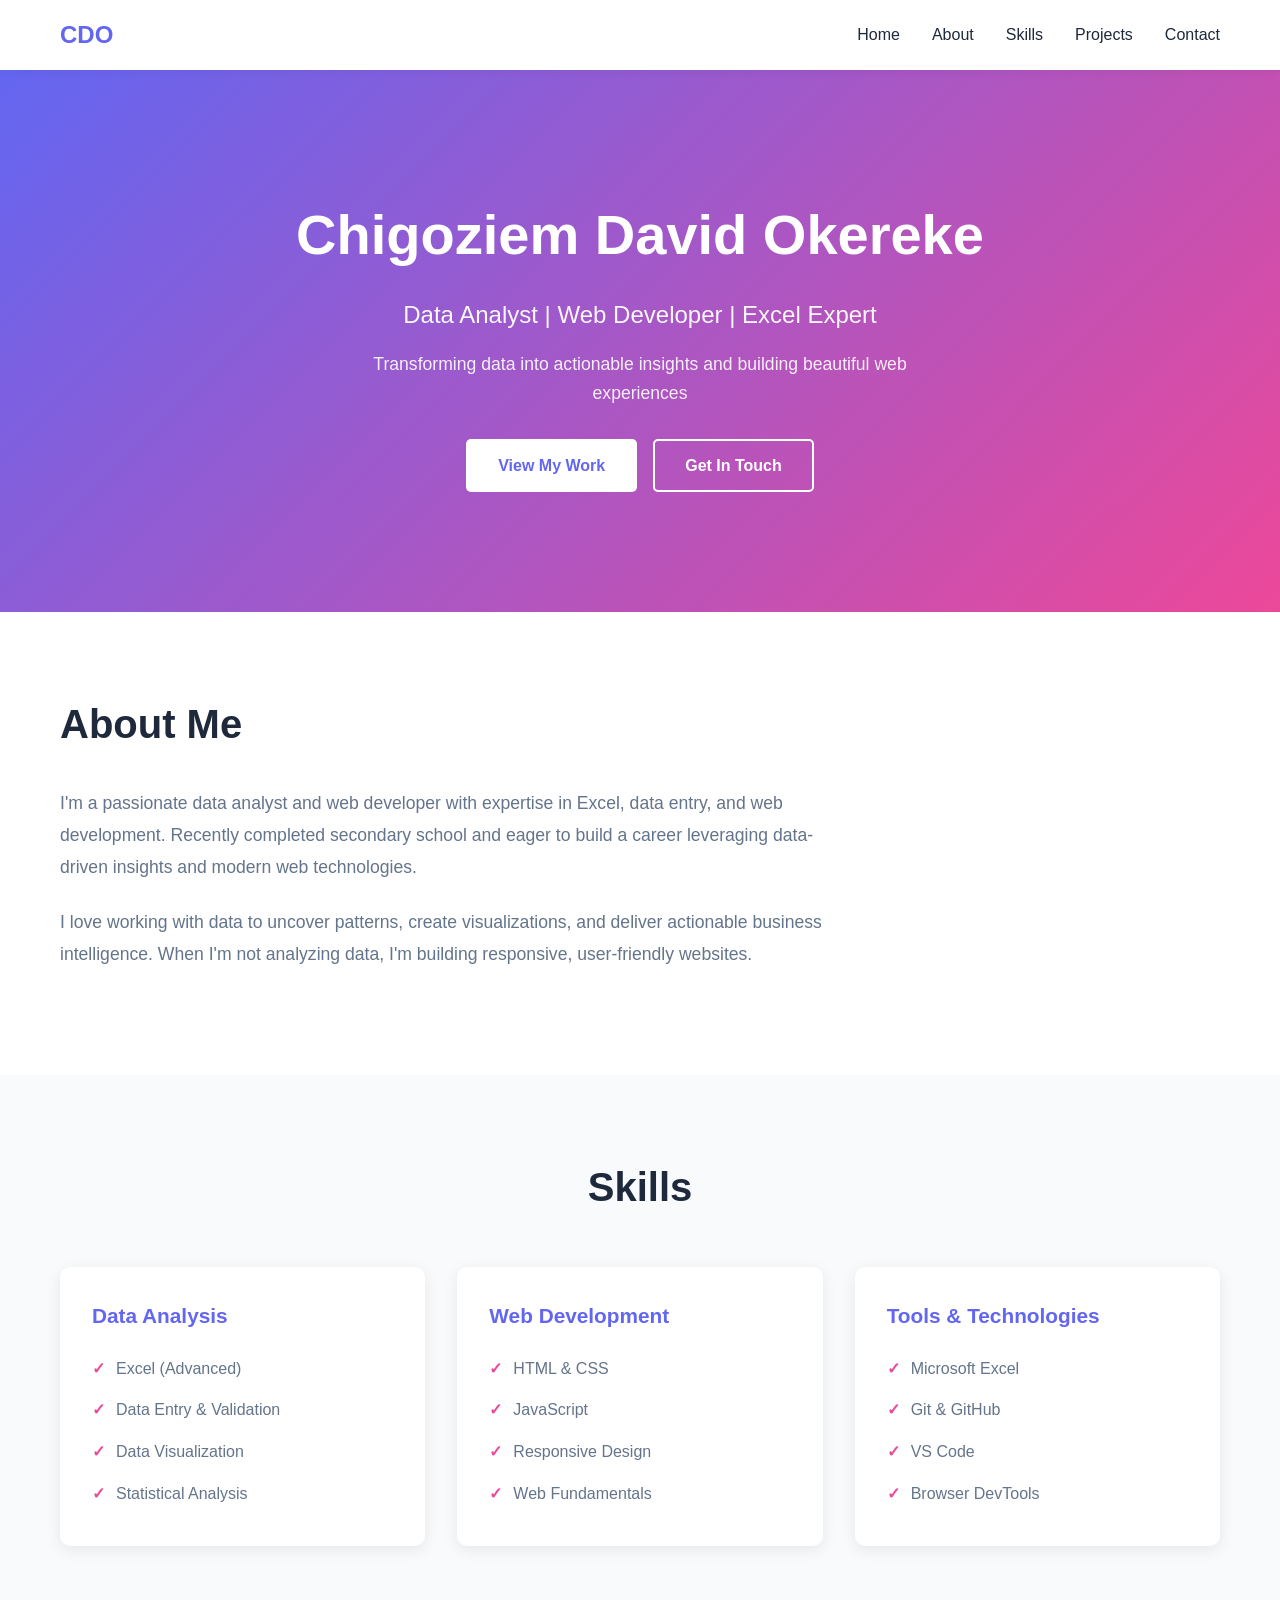
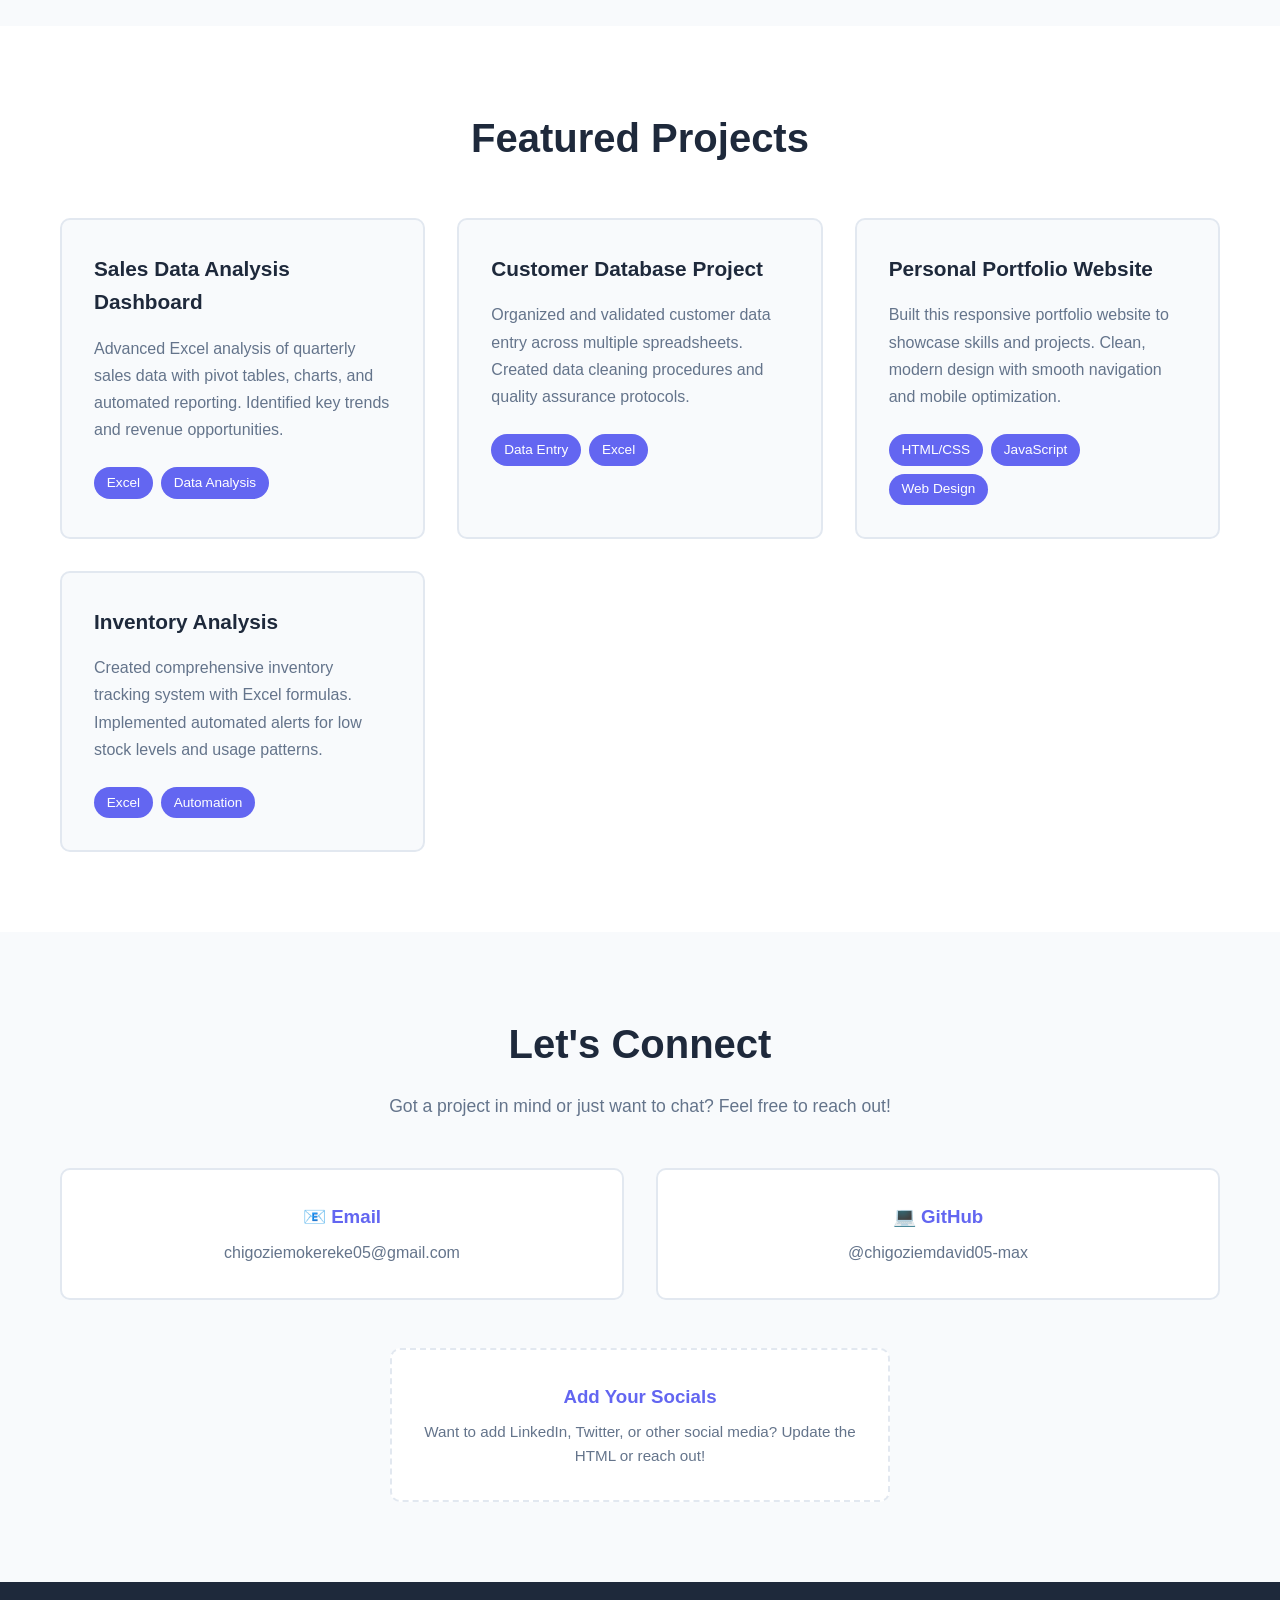
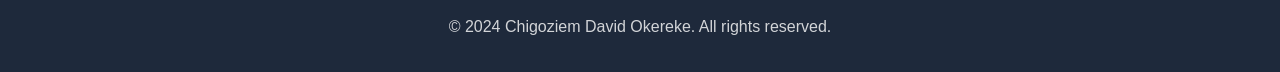
==== index.html @ 640cd9b0 "Initial commit: Create complete portfolio website with HTML, CSS, and JavaScript" ====
<!DOCTYPE html>
<html lang="en">
<head>
    <meta charset="UTF-8">
    <meta name="viewport" content="width=device-width, initial-scale=1.0">
    <title>Chigoziem David Okereke - Portfolio</title>
    <link rel="stylesheet" href="styles.css">
</head>
<body>
    <!-- Navigation -->
    <nav class="navbar">
        <div class="container">
            <div class="nav-brand">CDO</div>
            <ul class="nav-links">
                <li><a href="#home">Home</a></li>
                <li><a href="#about">About</a></li>
                <li><a href="#skills">Skills</a></li>
                <li><a href="#projects">Projects</a></li>
                <li><a href="#contact">Contact</a></li>
            </ul>
        </div>
    </nav>

    <!-- Hero Section -->
    <section id="home" class="hero">
        <div class="container">
            <div class="hero-content">
                <h1>Chigoziem David Okereke</h1>
                <p class="tagline">Data Analyst | Web Developer | Excel Expert</p>
                <p class="description">Transforming data into actionable insights and building beautiful web experiences</p>
                <div class="cta-buttons">
                    <a href="#projects" class="btn btn-primary">View My Work</a>
                    <a href="#contact" class="btn btn-secondary">Get In Touch</a>
                </div>
            </div>
        </div>
    </section>

    <!-- About Section -->
    <section id="about" class="about">
        <div class="container">
            <h2>About Me</h2>
            <p>I'm a passionate data analyst and web developer with expertise in Excel, data entry, and web development. Recently completed secondary school and eager to build a career leveraging data-driven insights and modern web technologies.</p>
            <p>I love working with data to uncover patterns, create visualizations, and deliver actionable business intelligence. When I'm not analyzing data, I'm building responsive, user-friendly websites.</p>
        </div>
    </section>

    <!-- Skills Section -->
    <section id="skills" class="skills">
        <div class="container">
            <h2>Skills</h2>
            <div class="skills-grid">
                <div class="skill-card">
                    <h3>Data Analysis</h3>
                    <ul>
                        <li>Excel (Advanced)</li>
                        <li>Data Entry & Validation</li>
                        <li>Data Visualization</li>
                        <li>Statistical Analysis</li>
                    </ul>
                </div>
                <div class="skill-card">
                    <h3>Web Development</h3>
                    <ul>
                        <li>HTML & CSS</li>
                        <li>JavaScript</li>
                        <li>Responsive Design</li>
                        <li>Web Fundamentals</li>
                    </ul>
                </div>
                <div class="skill-card">
                    <h3>Tools & Technologies</h3>
                    <ul>
                        <li>Microsoft Excel</li>
                        <li>Git & GitHub</li>
                        <li>VS Code</li>
                        <li>Browser DevTools</li>
                    </ul>
                </div>
            </div>
        </div>
    </section>

    <!-- Projects Section -->
    <section id="projects" class="projects">
        <div class="container">
            <h2>Featured Projects</h2>
            <div class="projects-grid">
                <div class="project-card">
                    <h3>Sales Data Analysis Dashboard</h3>
                    <p>Advanced Excel analysis of quarterly sales data with pivot tables, charts, and automated reporting. Identified key trends and revenue opportunities.</p>
                    <div class="project-tags">
                        <span class="tag">Excel</span>
                        <span class="tag">Data Analysis</span>
                    </div>
                </div>
                <div class="project-card">
                    <h3>Customer Database Project</h3>
                    <p>Organized and validated customer data entry across multiple spreadsheets. Created data cleaning procedures and quality assurance protocols.</p>
                    <div class="project-tags">
                        <span class="tag">Data Entry</span>
                        <span class="tag">Excel</span>
                    </div>
                </div>
                <div class="project-card">
                    <h3>Personal Portfolio Website</h3>
                    <p>Built this responsive portfolio website to showcase skills and projects. Clean, modern design with smooth navigation and mobile optimization.</p>
                    <div class="project-tags">
                        <span class="tag">HTML/CSS</span>
                        <span class="tag">JavaScript</span>
                        <span class="tag">Web Design</span>
                    </div>
                </div>
                <div class="project-card">
                    <h3>Inventory Analysis</h3>
                    <p>Created comprehensive inventory tracking system with Excel formulas. Implemented automated alerts for low stock levels and usage patterns.</p>
                    <div class="project-tags">
                        <span class="tag">Excel</span>
                        <span class="tag">Automation</span>
                    </div>
                </div>
            </div>
        </div>
    </section>

    <!-- Contact Section -->
    <section id="contact" class="contact">
        <div class="container">
            <h2>Let's Connect</h2>
            <p>Got a project in mind or just want to chat? Feel free to reach out!</p>
            
            <div class="contact-methods">
                <a href="mailto:chigoziemokereke05@gmail.com" class="contact-card">
                    <h3>📧 Email</h3>
                    <p>chigoziemokereke05@gmail.com</p>
                </a>
                <a href="https://github.com/chigoziemdavid05-max" class="contact-card">
                    <h3>💻 GitHub</h3>
                    <p>@chigoziemdavid05-max</p>
                </a>
            </div>

            <!-- Social Links Placeholder (add your links here) -->
            <div class="socials-placeholder">
                <h3>Add Your Socials</h3>
                <p>Want to add LinkedIn, Twitter, or other social media? Update the HTML or reach out!</p>
                <!-- 
                Examples to add later:
                <a href="https://linkedin.com/in/yourprofile">LinkedIn</a>
                <a href="https://twitter.com/yourhandle">Twitter</a>
                -->
            </div>
        </div>
    </section>

    <!-- Footer -->
    <footer>
        <div class="container">
            <p>&copy; 2024 Chigoziem David Okereke. All rights reserved.</p>
        </div>
    </footer>

    <script src="script.js"></script>
</body>
</html>
---- styles.css ----
* {
    margin: 0;
    padding: 0;
    box-sizing: border-box;
}

:root {
    --primary-color: #6366f1;
    --secondary-color: #ec4899;
    --dark-bg: #0f172a;
    --light-bg: #f8fafc;
    --text-dark: #1e293b;
    --text-light: #64748b;
    --card-bg: #ffffff;
    --border-color: #e2e8f0;
    --transition: all 0.3s ease;
}

body {
    font-family: 'Segoe UI', Tahoma, Geneva, Verdana, sans-serif;
    line-height: 1.6;
    color: var(--text-dark);
    background-color: var(--light-bg);
}

.container {
    max-width: 1200px;
    margin: 0 auto;
    padding: 0 20px;
}

/* Navigation */
.navbar {
    background: var(--card-bg);
    box-shadow: 0 2px 10px rgba(0, 0, 0, 0.05);
    position: sticky;
    top: 0;
    z-index: 100;
}

.navbar .container {
    display: flex;
    justify-content: space-between;
    align-items: center;
    padding: 1rem 20px;
}

.nav-brand {
    font-size: 1.5rem;
    font-weight: bold;
    color: var(--primary-color);
}

.nav-links {
    display: flex;
    list-style: none;
    gap: 2rem;
}

.nav-links a {
    text-decoration: none;
    color: var(--text-dark);
    font-weight: 500;
    transition: var(--transition);
}

.nav-links a:hover {
    color: var(--primary-color);
}

/* Hero Section */
.hero {
    background: linear-gradient(135deg, var(--primary-color) 0%, var(--secondary-color) 100%);
    color: white;
    padding: 120px 0;
    text-align: center;
}

.hero-content h1 {
    font-size: 3.5rem;
    margin-bottom: 1rem;
    font-weight: 700;
}

.tagline {
    font-size: 1.5rem;
    margin-bottom: 1rem;
    opacity: 0.95;
}

.description {
    font-size: 1.1rem;
    margin-bottom: 2rem;
    opacity: 0.9;
    max-width: 600px;
    margin-left: auto;
    margin-right: auto;
}

.cta-buttons {
    display: flex;
    gap: 1rem;
    justify-content: center;
    flex-wrap: wrap;
}

.btn {
    padding: 12px 30px;
    border-radius: 5px;
    text-decoration: none;
    font-weight: 600;
    transition: var(--transition);
    border: 2px solid transparent;
    cursor: pointer;
    font-size: 1rem;
}

.btn-primary {
    background: white;
    color: var(--primary-color);
}

.btn-primary:hover {
    transform: translateY(-2px);
    box-shadow: 0 10px 20px rgba(0, 0, 0, 0.2);
}

.btn-secondary {
    background: transparent;
    color: white;
    border-color: white;
}

.btn-secondary:hover {
    background: white;
    color: var(--primary-color);
    transform: translateY(-2px);
}

/* About Section */
.about {
    padding: 80px 0;
    background: var(--card-bg);
}

.about h2 {
    font-size: 2.5rem;
    margin-bottom: 2rem;
    color: var(--text-dark);
}

.about p {
    font-size: 1.1rem;
    color: var(--text-light);
    margin-bottom: 1.5rem;
    line-height: 1.8;
    max-width: 800px;
}

/* Skills Section */
.skills {
    padding: 80px 0;
    background: var(--light-bg);
}

.skills h2 {
    font-size: 2.5rem;
    margin-bottom: 3rem;
    text-align: center;
    color: var(--text-dark);
}

.skills-grid {
    display: grid;
    grid-template-columns: repeat(auto-fit, minmax(250px, 1fr));
    gap: 2rem;
}

.skill-card {
    background: var(--card-bg);
    padding: 2rem;
    border-radius: 10px;
    box-shadow: 0 4px 15px rgba(0, 0, 0, 0.08);
    transition: var(--transition);
}

.skill-card:hover {
    transform: translateY(-5px);
    box-shadow: 0 8px 25px rgba(0, 0, 0, 0.12);
}

.skill-card h3 {
    color: var(--primary-color);
    margin-bottom: 1rem;
    font-size: 1.3rem;
}

.skill-card ul {
    list-style: none;
}

.skill-card li {
    padding: 0.5rem 0;
    color: var(--text-light);
    padding-left: 1.5rem;
    position: relative;
}

.skill-card li:before {
    content: "\2713";
    position: absolute;
    left: 0;
    color: var(--secondary-color);
    font-weight: bold;
}

/* Projects Section */
.projects {
    padding: 80px 0;
    background: var(--card-bg);
}

.projects h2 {
    font-size: 2.5rem;
    margin-bottom: 3rem;
    text-align: center;
    color: var(--text-dark);
}

.projects-grid {
    display: grid;
    grid-template-columns: repeat(auto-fit, minmax(280px, 1fr));
    gap: 2rem;
}

.project-card {
    background: var(--light-bg);
    padding: 2rem;
    border-radius: 10px;
    border: 2px solid var(--border-color);
    transition: var(--transition);
}

.project-card:hover {
    border-color: var(--primary-color);
    box-shadow: 0 8px 25px rgba(99, 102, 241, 0.1);
    transform: translateY(-5px);
}

.project-card h3 {
    color: var(--text-dark);
    margin-bottom: 1rem;
    font-size: 1.3rem;
}

.project-card p {
    color: var(--text-light);
    margin-bottom: 1.5rem;
    line-height: 1.7;
}

.project-tags {
    display: flex;
    flex-wrap: wrap;
    gap: 0.5rem;
}

.tag {
    display: inline-block;
    background: var(--primary-color);
    color: white;
    padding: 0.3rem 0.8rem;
    border-radius: 20px;
    font-size: 0.85rem;
    font-weight: 500;
}

/* Contact Section */
.contact {
    padding: 80px 0;
    background: var(--light-bg);
    text-align: center;
}

.contact h2 {
    font-size: 2.5rem;
    margin-bottom: 1rem;
    color: var(--text-dark);
}

.contact > .container > p {
    font-size: 1.1rem;
    color: var(--text-light);
    margin-bottom: 3rem;
}

.contact-methods {
    display: grid;
    grid-template-columns: repeat(auto-fit, minmax(250px, 1fr));
    gap: 2rem;
    margin-bottom: 3rem;
}

.contact-card {
    background: var(--card-bg);
    padding: 2rem;
    border-radius: 10px;
    text-decoration: none;
    border: 2px solid var(--border-color);
    transition: var(--transition);
}

.contact-card:hover {
    border-color: var(--primary-color);
    box-shadow: 0 8px 25px rgba(99, 102, 241, 0.1);
    transform: translateY(-5px);
}

.contact-card h3 {
    color: var(--primary-color);
    margin-bottom: 0.5rem;
}

.contact-card p {
    color: var(--text-light);
}

.socials-placeholder {
    background: var(--card-bg);
    padding: 2rem;
    border-radius: 10px;
    border: 2px dashed var(--border-color);
    max-width: 500px;
    margin: 0 auto;
}

.socials-placeholder h3 {
    color: var(--primary-color);
    margin-bottom: 0.5rem;
}

.socials-placeholder p {
    color: var(--text-light);
    font-size: 0.95rem;
}

/* Footer */
footer {
    background: var(--text-dark);
    color: white;
    padding: 2rem 0;
    text-align: center;
}

footer p {
    opacity: 0.8;
}

/* Responsive Design */
@media (max-width: 768px) {
    .hero-content h1 {
        font-size: 2.5rem;
    }

    .tagline {
        font-size: 1.2rem;
    }

    .nav-links {
        gap: 1rem;
        font-size: 0.9rem;
    }

    .skills h2,
    .projects h2,
    .contact h2,
    .about h2 {
        font-size: 2rem;
    }

    .skills-grid,
    .projects-grid,
    .contact-methods {
        grid-template-columns: 1fr;
    }

    .cta-buttons {
        flex-direction: column;
    }

    .btn {
        width: 100%;
    }
}

@media (max-width: 480px) {
    .hero-content h1 {
        font-size: 2rem;
    }

    .tagline {
        font-size: 1rem;
    }

    .nav-links {
        gap: 0.5rem;
        font-size: 0.8rem;
    }

    .nav-brand {
        font-size: 1.2rem;
    }
}
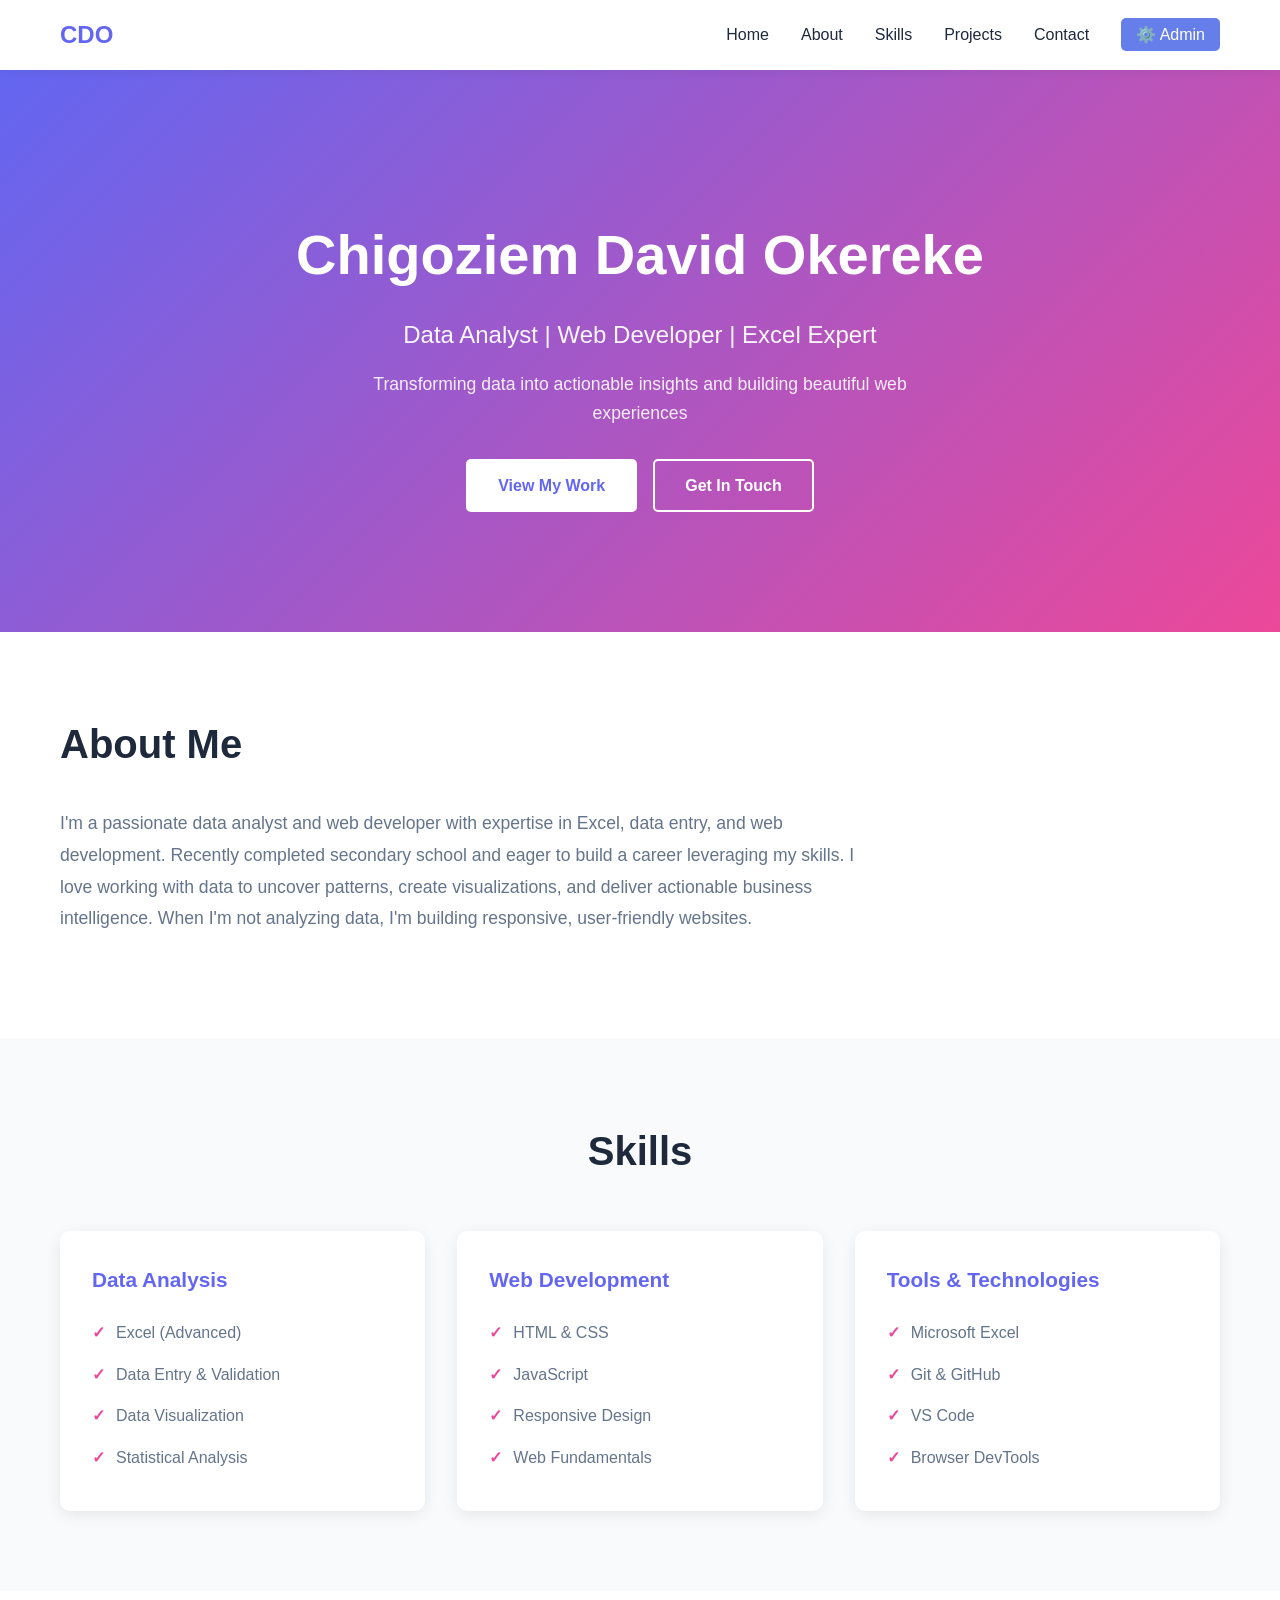
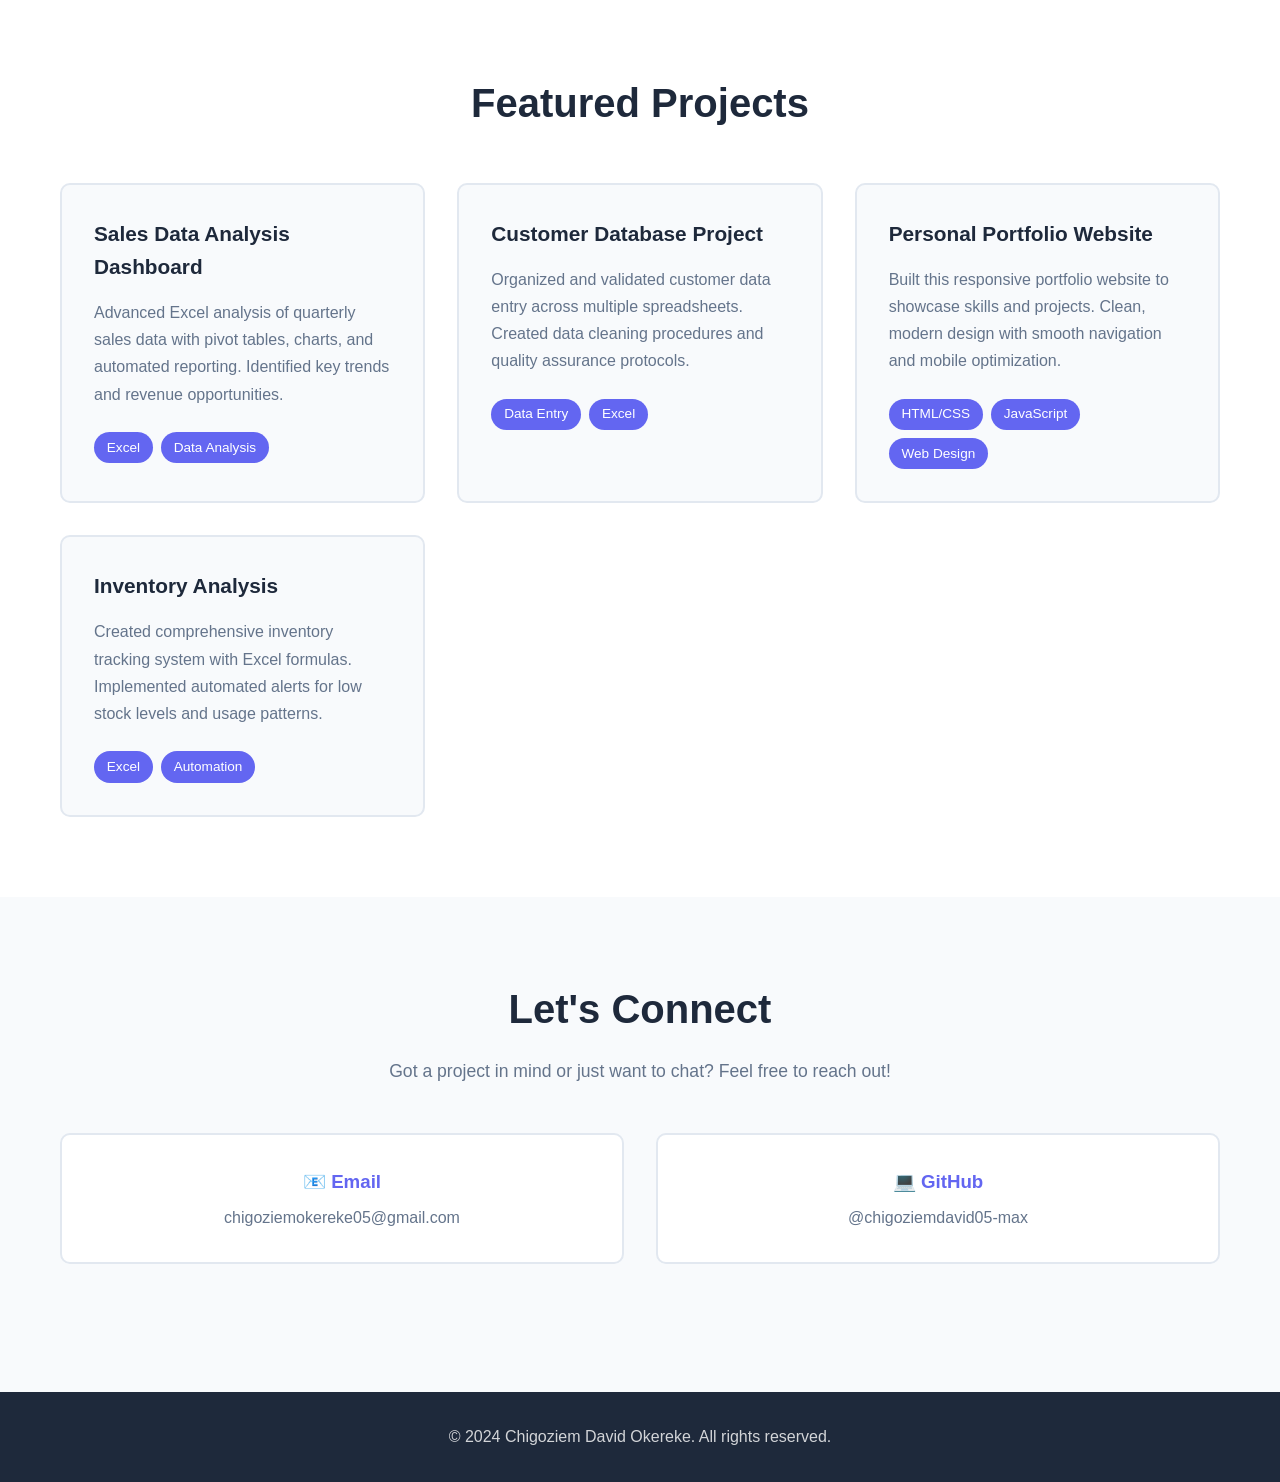
==== commit 794530e8: "Update index.html with admin link and profile picture support" ====
--- a/index.html
+++ b/index.html
@@ -17,6 +17,7 @@
                 <li><a href="#skills">Skills</a></li>
                 <li><a href="#projects">Projects</a></li>
                 <li><a href="#contact">Contact</a></li>
+                <li><a href="admin.html" class="admin-link" style="background: #667eea; padding: 8px 15px; border-radius: 5px; color: white;">⚙️ Admin</a></li>
             </ul>
         </div>
     </nav>
@@ -25,9 +26,10 @@
     <section id="home" class="hero">
         <div class="container">
             <div class="hero-content">
-                <h1>Chigoziem David Okereke</h1>
-                <p class="tagline">Data Analyst | Web Developer | Excel Expert</p>
-                <p class="description">Transforming data into actionable insights and building beautiful web experiences</p>
+                <div id="profilePic" style="margin-bottom: 20px;"></div>
+                <h1 id="heroTitle">Chigoziem David Okereke</h1>
+                <p class="tagline" id="heroTagline">Data Analyst | Web Developer | Excel Expert</p>
+                <p class="description" id="heroDescription">Transforming data into actionable insights and building beautiful web experiences</p>
                 <div class="cta-buttons">
                     <a href="#projects" class="btn btn-primary">View My Work</a>
                     <a href="#contact" class="btn btn-secondary">Get In Touch</a>
@@ -40,8 +42,7 @@
     <section id="about" class="about">
         <div class="container">
             <h2>About Me</h2>
-            <p>I'm a passionate data analyst and web developer with expertise in Excel, data entry, and web development. Recently completed secondary school and eager to build a career leveraging data-driven insights and modern web technologies.</p>
-            <p>I love working with data to uncover patterns, create visualizations, and deliver actionable business intelligence. When I'm not analyzing data, I'm building responsive, user-friendly websites.</p>
+            <p id="aboutText">I'm a passionate data analyst and web developer with expertise in Excel, data entry, and web development. Recently completed secondary school and eager to build a career leveraging...</p>
         </div>
     </section>
 
@@ -49,34 +50,8 @@
     <section id="skills" class="skills">
         <div class="container">
             <h2>Skills</h2>
-            <div class="skills-grid">
-                <div class="skill-card">
-                    <h3>Data Analysis</h3>
-                    <ul>
-                        <li>Excel (Advanced)</li>
-                        <li>Data Entry & Validation</li>
-                        <li>Data Visualization</li>
-                        <li>Statistical Analysis</li>
-                    </ul>
-                </div>
-                <div class="skill-card">
-                    <h3>Web Development</h3>
-                    <ul>
-                        <li>HTML & CSS</li>
-                        <li>JavaScript</li>
-                        <li>Responsive Design</li>
-                        <li>Web Fundamentals</li>
-                    </ul>
-                </div>
-                <div class="skill-card">
-                    <h3>Tools & Technologies</h3>
-                    <ul>
-                        <li>Microsoft Excel</li>
-                        <li>Git & GitHub</li>
-                        <li>VS Code</li>
-                        <li>Browser DevTools</li>
-                    </ul>
-                </div>
+            <div class="skills-grid" id="skillsGrid">
+                <!-- Skills will be loaded here -->
             </div>
         </div>
     </section>
@@ -85,40 +60,8 @@
     <section id="projects" class="projects">
         <div class="container">
             <h2>Featured Projects</h2>
-            <div class="projects-grid">
-                <div class="project-card">
-                    <h3>Sales Data Analysis Dashboard</h3>
-                    <p>Advanced Excel analysis of quarterly sales data with pivot tables, charts, and automated reporting. Identified key trends and revenue opportunities.</p>
-                    <div class="project-tags">
-                        <span class="tag">Excel</span>
-                        <span class="tag">Data Analysis</span>
-                    </div>
-                </div>
-                <div class="project-card">
-                    <h3>Customer Database Project</h3>
-                    <p>Organized and validated customer data entry across multiple spreadsheets. Created data cleaning procedures and quality assurance protocols.</p>
-                    <div class="project-tags">
-                        <span class="tag">Data Entry</span>
-                        <span class="tag">Excel</span>
-                    </div>
-                </div>
-                <div class="project-card">
-                    <h3>Personal Portfolio Website</h3>
-                    <p>Built this responsive portfolio website to showcase skills and projects. Clean, modern design with smooth navigation and mobile optimization.</p>
-                    <div class="project-tags">
-                        <span class="tag">HTML/CSS</span>
-                        <span class="tag">JavaScript</span>
-                        <span class="tag">Web Design</span>
-                    </div>
-                </div>
-                <div class="project-card">
-                    <h3>Inventory Analysis</h3>
-                    <p>Created comprehensive inventory tracking system with Excel formulas. Implemented automated alerts for low stock levels and usage patterns.</p>
-                    <div class="project-tags">
-                        <span class="tag">Excel</span>
-                        <span class="tag">Automation</span>
-                    </div>
-                </div>
+            <div class="projects-grid" id="projectsGrid">
+                <!-- Projects will be loaded here -->
             </div>
         </div>
     </section>
@@ -129,26 +72,8 @@
             <h2>Let's Connect</h2>
             <p>Got a project in mind or just want to chat? Feel free to reach out!</p>
             
-            <div class="contact-methods">
-                <a href="mailto:chigoziemokereke05@gmail.com" class="contact-card">
-                    <h3>📧 Email</h3>
-                    <p>chigoziemokereke05@gmail.com</p>
-                </a>
-                <a href="https://github.com/chigoziemdavid05-max" class="contact-card">
-                    <h3>💻 GitHub</h3>
-                    <p>@chigoziemdavid05-max</p>
-                </a>
-            </div>
-
-            <!-- Social Links Placeholder (add your links here) -->
-            <div class="socials-placeholder">
-                <h3>Add Your Socials</h3>
-                <p>Want to add LinkedIn, Twitter, or other social media? Update the HTML or reach out!</p>
-                <!-- 
-                Examples to add later:
-                <a href="https://linkedin.com/in/yourprofile">LinkedIn</a>
-                <a href="https://twitter.com/yourhandle">Twitter</a>
-                -->
+            <div class="contact-methods" id="contactMethods">
+                <!-- Contact will be loaded here -->
             </div>
         </div>
     </section>
@@ -161,5 +86,6 @@
     </footer>
 
     <script src="script.js"></script>
+    <script src="portfolio-loader.js"></script>
 </body>
-</html>+</html>
